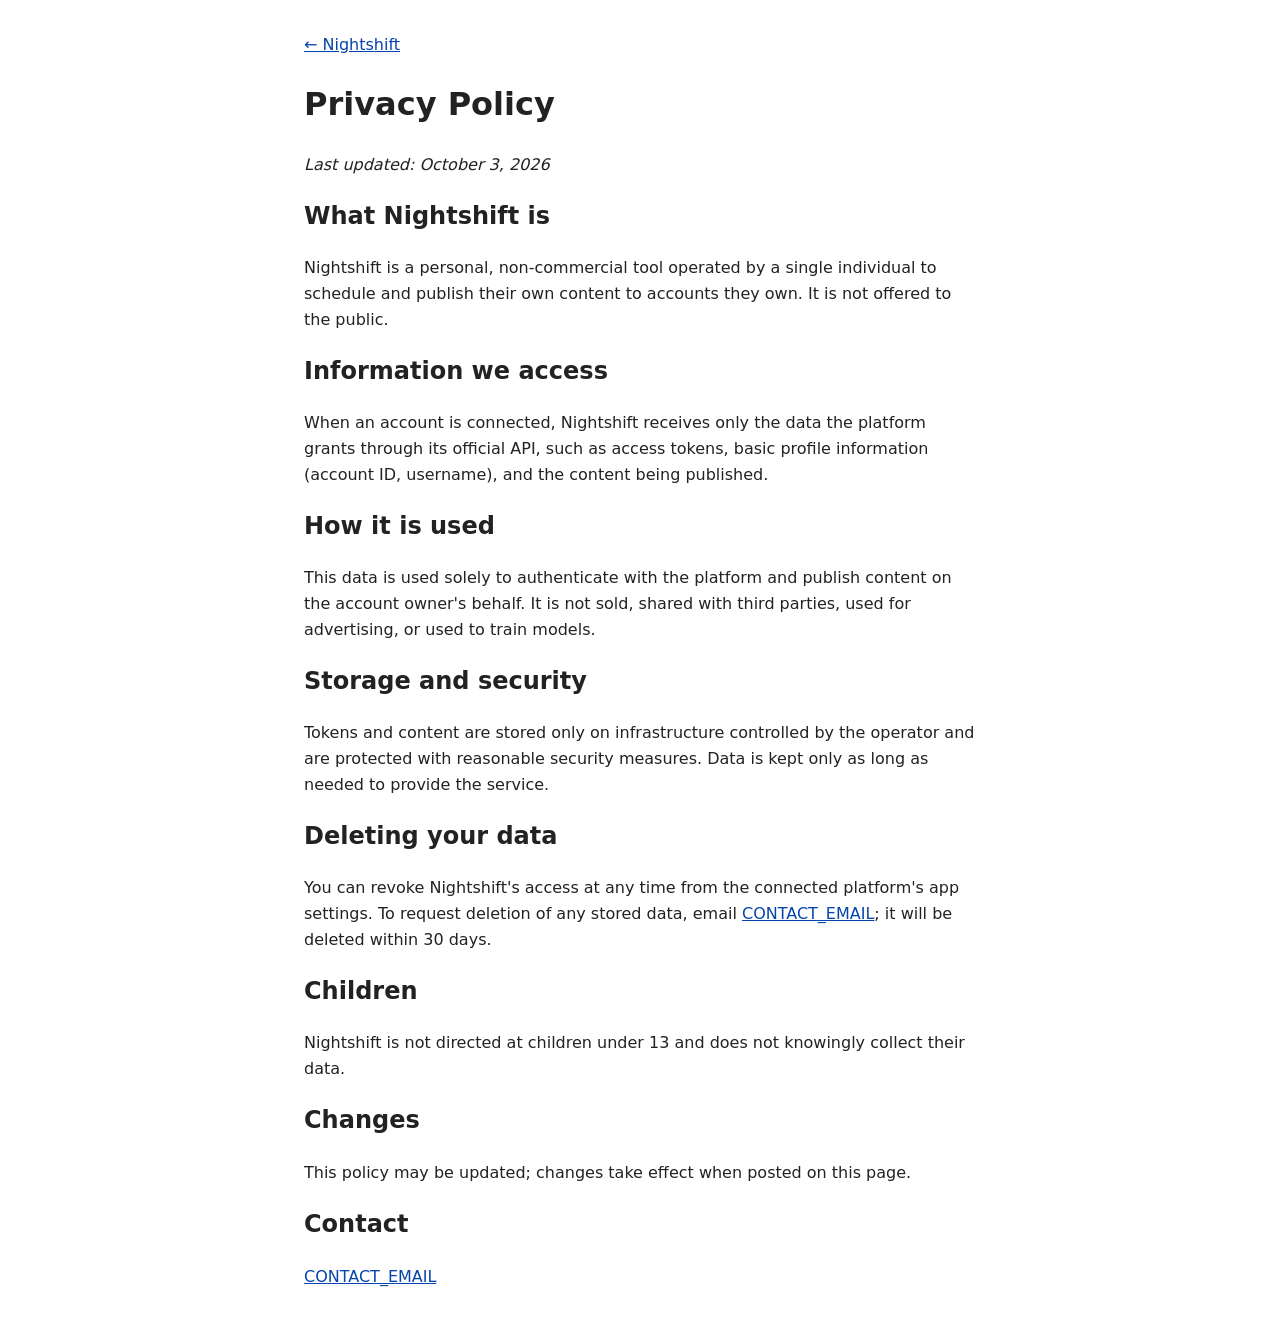
==== privacy.html @ eea55113 "pages" ====
<!doctype html>
<html lang="en"><head><meta charset="utf-8"><meta name="viewport" content="width=device-width,initial-scale=1">
<title>Nightshift Privacy Policy</title><link rel="stylesheet" href="style.css"></head>
<body>
<p><a href="./">← Nightshift</a></p>
<h1>Privacy Policy</h1>
<p><em>Last updated: October 3, 2026</em></p>

<h2>What Nightshift is</h2>
<p>Nightshift is a personal, non-commercial tool operated by a single individual to schedule and publish their own content to accounts they own. It is not offered to the public.</p>

<h2>Information we access</h2>
<p>When an account is connected, Nightshift receives only the data the platform grants through its official API, such as access tokens, basic profile information (account ID, username), and the content being published.</p>

<h2>How it is used</h2>
<p>This data is used solely to authenticate with the platform and publish content on the account owner's behalf. It is not sold, shared with third parties, used for advertising, or used to train models.</p>

<h2>Storage and security</h2>
<p>Tokens and content are stored only on infrastructure controlled by the operator and are protected with reasonable security measures. Data is kept only as long as needed to provide the service.</p>

<h2>Deleting your data</h2>
<p>You can revoke Nightshift's access at any time from the connected platform's app settings. To request deletion of any stored data, email <a href="mailto:CONTACT_EMAIL">CONTACT_EMAIL</a>; it will be deleted within 30 days.</p>

<h2>Children</h2>
<p>Nightshift is not directed at children under 13 and does not knowingly collect their data.</p>

<h2>Changes</h2>
<p>This policy may be updated; changes take effect when posted on this page.</p>

<h2>Contact</h2>
<p><a href="mailto:CONTACT_EMAIL">CONTACT_EMAIL</a></p>
</body></html>
---- style.css ----
body{max-width:42rem;margin:2rem auto;padding:0 1rem;font:16px/1.6 system-ui,sans-serif;color:#222;background:#fff}
a{color:#0645ad}
@media (prefers-color-scheme:dark){body{color:#ddd;background:#111}a{color:#8ab4f8}}
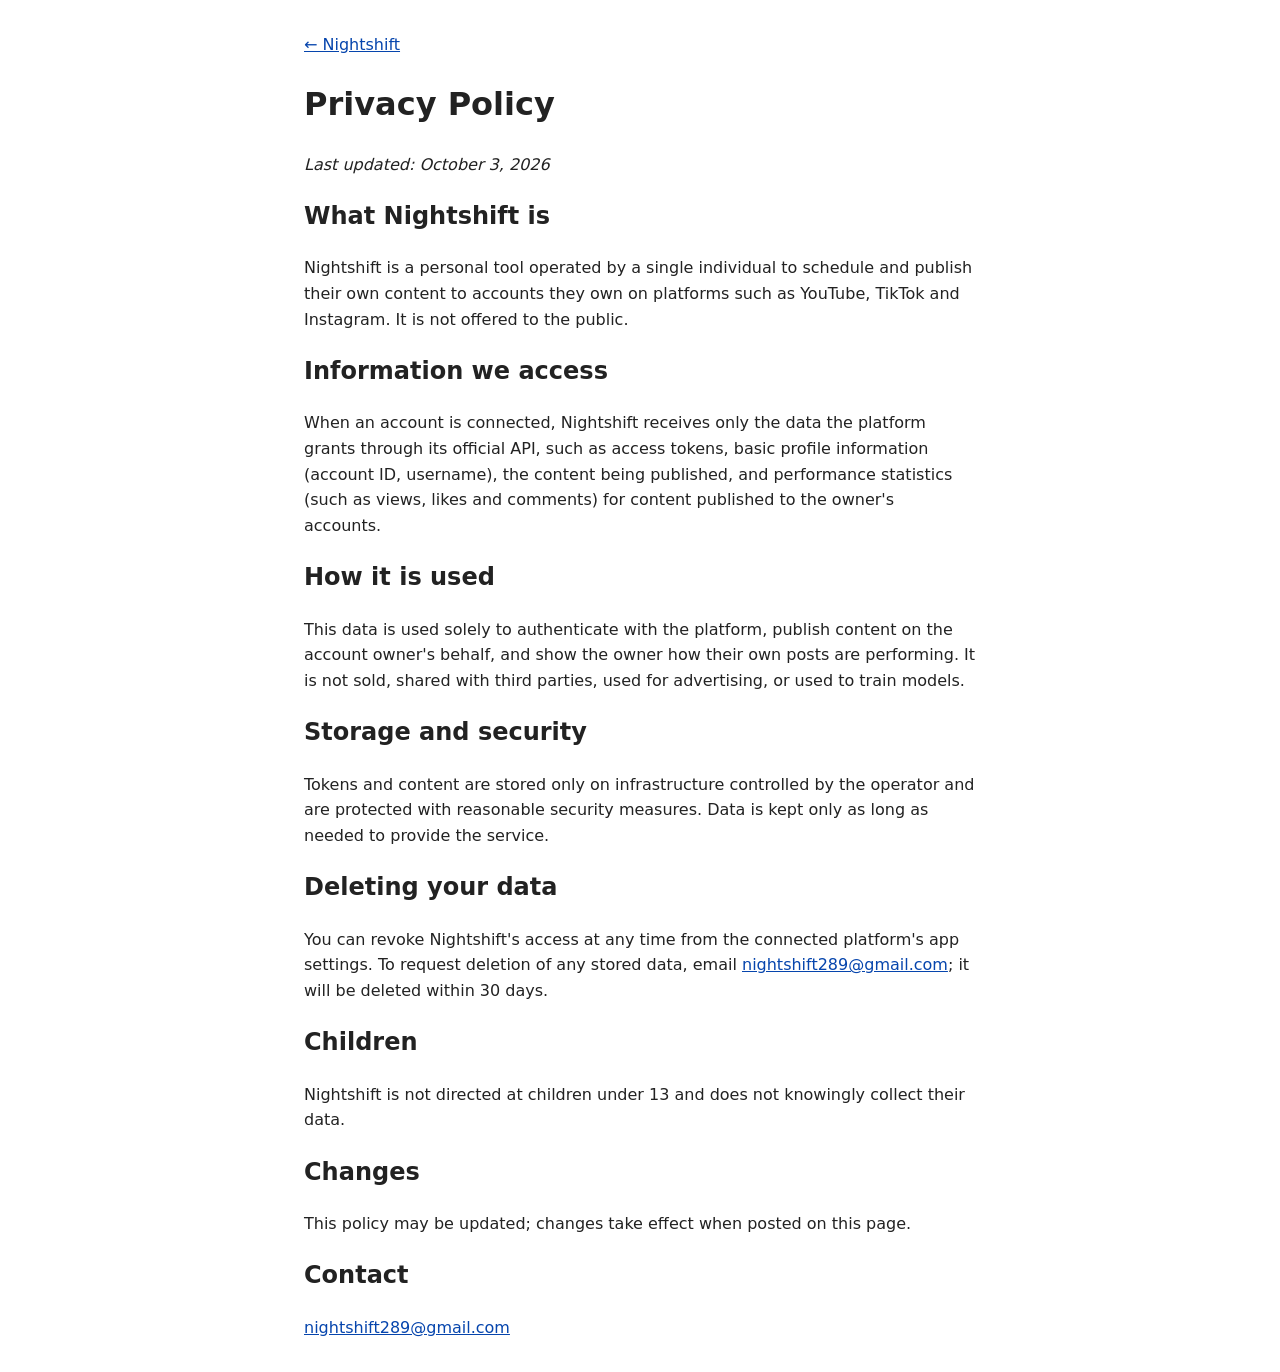
==== commit 49693bb5: "Add privacy policy and terms" ====
--- a/privacy.html
+++ b/privacy.html
@@ -7,19 +7,19 @@
 <p><em>Last updated: October 3, 2026</em></p>
 
 <h2>What Nightshift is</h2>
-<p>Nightshift is a personal, non-commercial tool operated by a single individual to schedule and publish their own content to accounts they own. It is not offered to the public.</p>
+<p>Nightshift is a personal tool operated by a single individual to schedule and publish their own content to accounts they own on platforms such as YouTube, TikTok and Instagram. It is not offered to the public.</p>
 
 <h2>Information we access</h2>
-<p>When an account is connected, Nightshift receives only the data the platform grants through its official API, such as access tokens, basic profile information (account ID, username), and the content being published.</p>
+<p>When an account is connected, Nightshift receives only the data the platform grants through its official API, such as access tokens, basic profile information (account ID, username), the content being published, and performance statistics (such as views, likes and comments) for content published to the owner's accounts.</p>
 
 <h2>How it is used</h2>
-<p>This data is used solely to authenticate with the platform and publish content on the account owner's behalf. It is not sold, shared with third parties, used for advertising, or used to train models.</p>
+<p>This data is used solely to authenticate with the platform, publish content on the account owner's behalf, and show the owner how their own posts are performing. It is not sold, shared with third parties, used for advertising, or used to train models.</p>
 
 <h2>Storage and security</h2>
 <p>Tokens and content are stored only on infrastructure controlled by the operator and are protected with reasonable security measures. Data is kept only as long as needed to provide the service.</p>
 
-<h2>Deleting your data</h2>
-<p>You can revoke Nightshift's access at any time from the connected platform's app settings. To request deletion of any stored data, email <a href="mailto:CONTACT_EMAIL">CONTACT_EMAIL</a>; it will be deleted within 30 days.</p>
+<h2 id="deleting-your-data">Deleting your data</h2>
+<p>You can revoke Nightshift's access at any time from the connected platform's app settings. To request deletion of any stored data, email <a href="mailto:nightshift289@gmail.com">nightshift289@gmail.com</a>; it will be deleted within 30 days.</p>
 
 <h2>Children</h2>
 <p>Nightshift is not directed at children under 13 and does not knowingly collect their data.</p>
@@ -28,5 +28,5 @@
 <p>This policy may be updated; changes take effect when posted on this page.</p>
 
 <h2>Contact</h2>
-<p><a href="mailto:CONTACT_EMAIL">CONTACT_EMAIL</a></p>
+<p><a href="mailto:nightshift289@gmail.com">nightshift289@gmail.com</a></p>
 </body></html>
